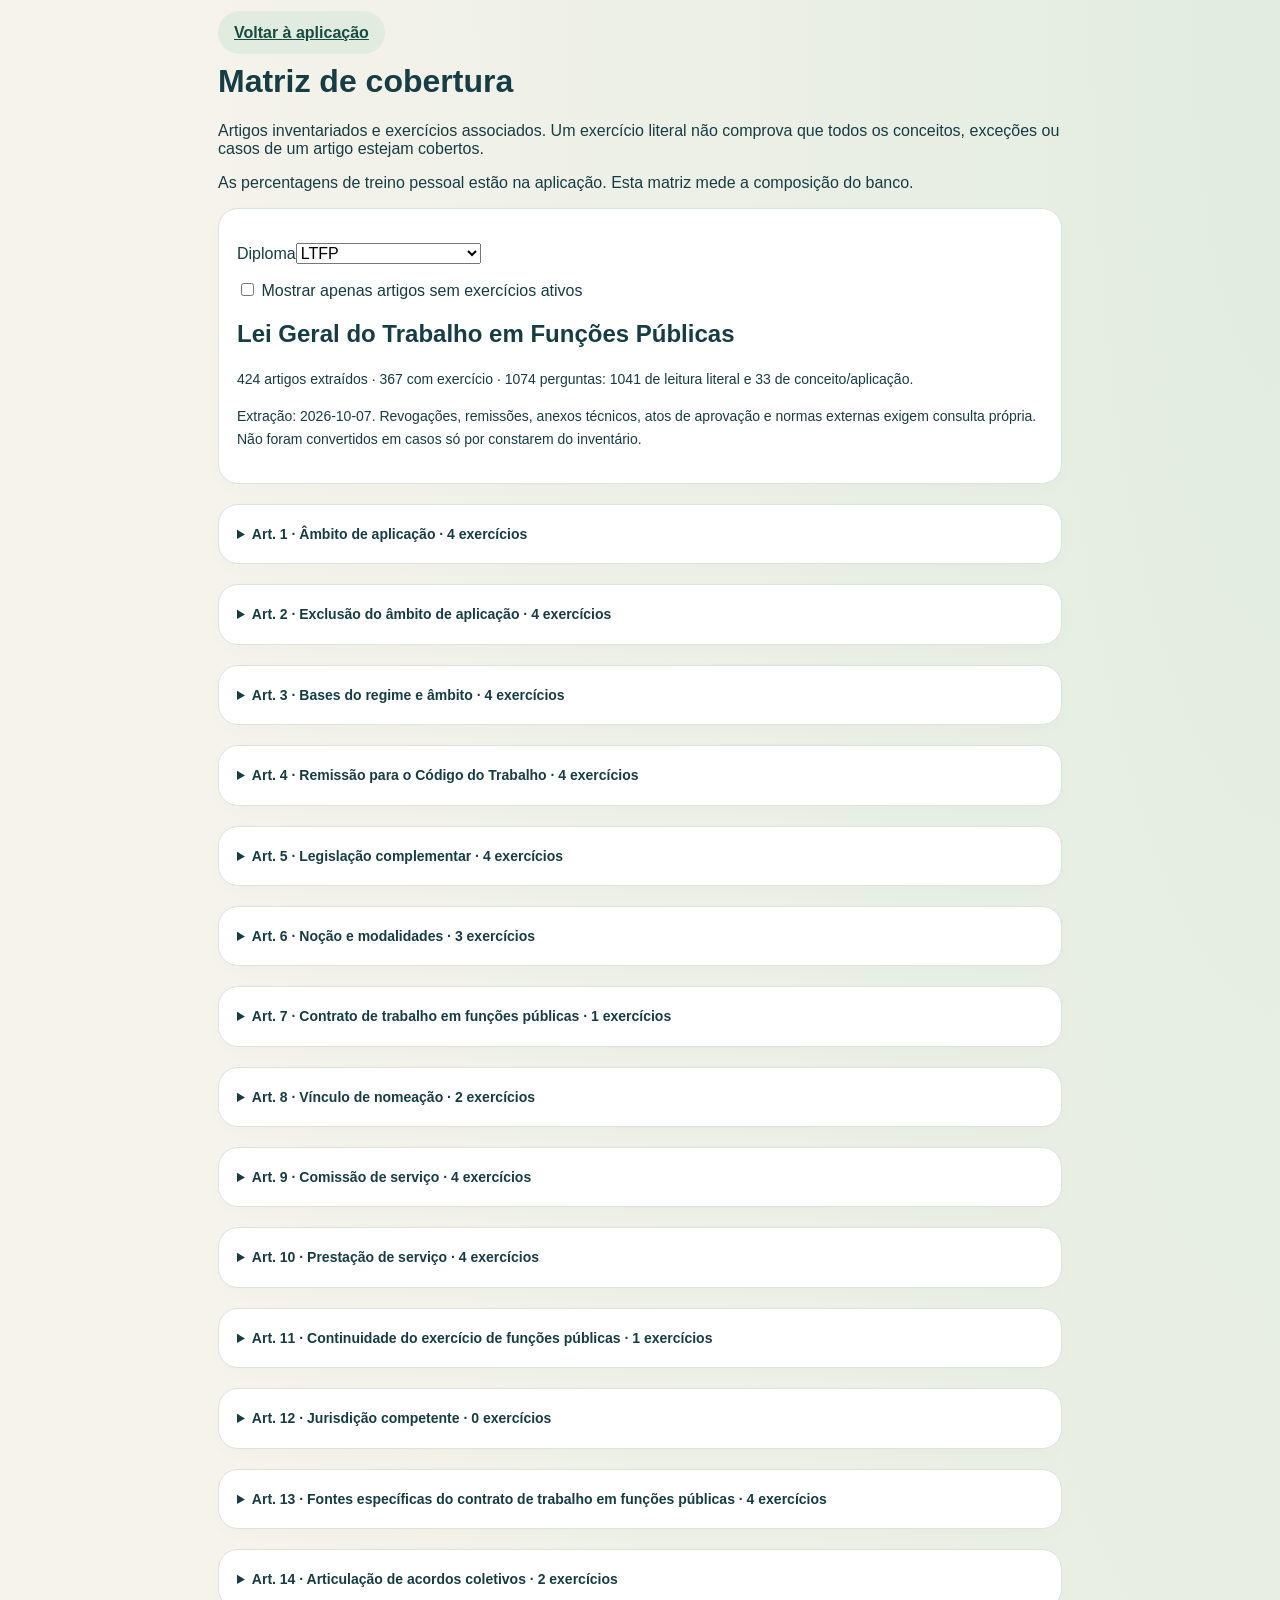
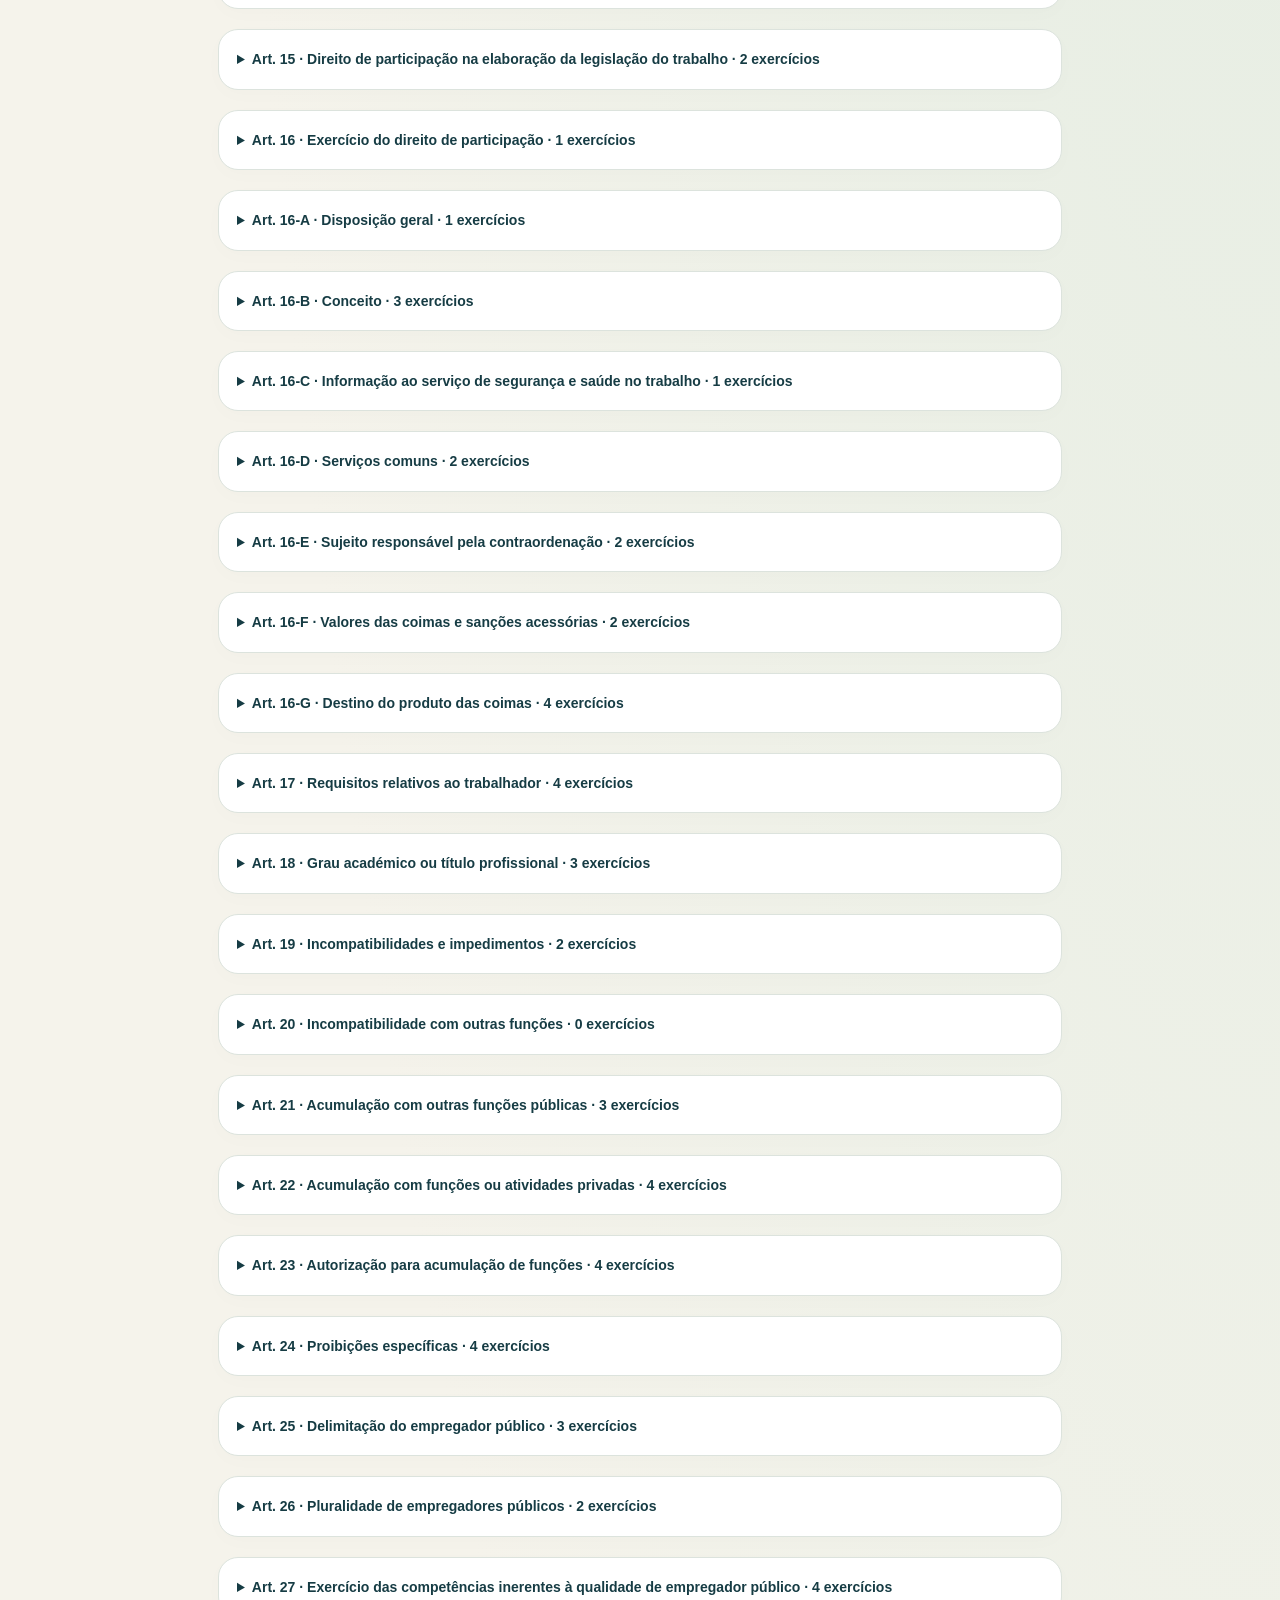
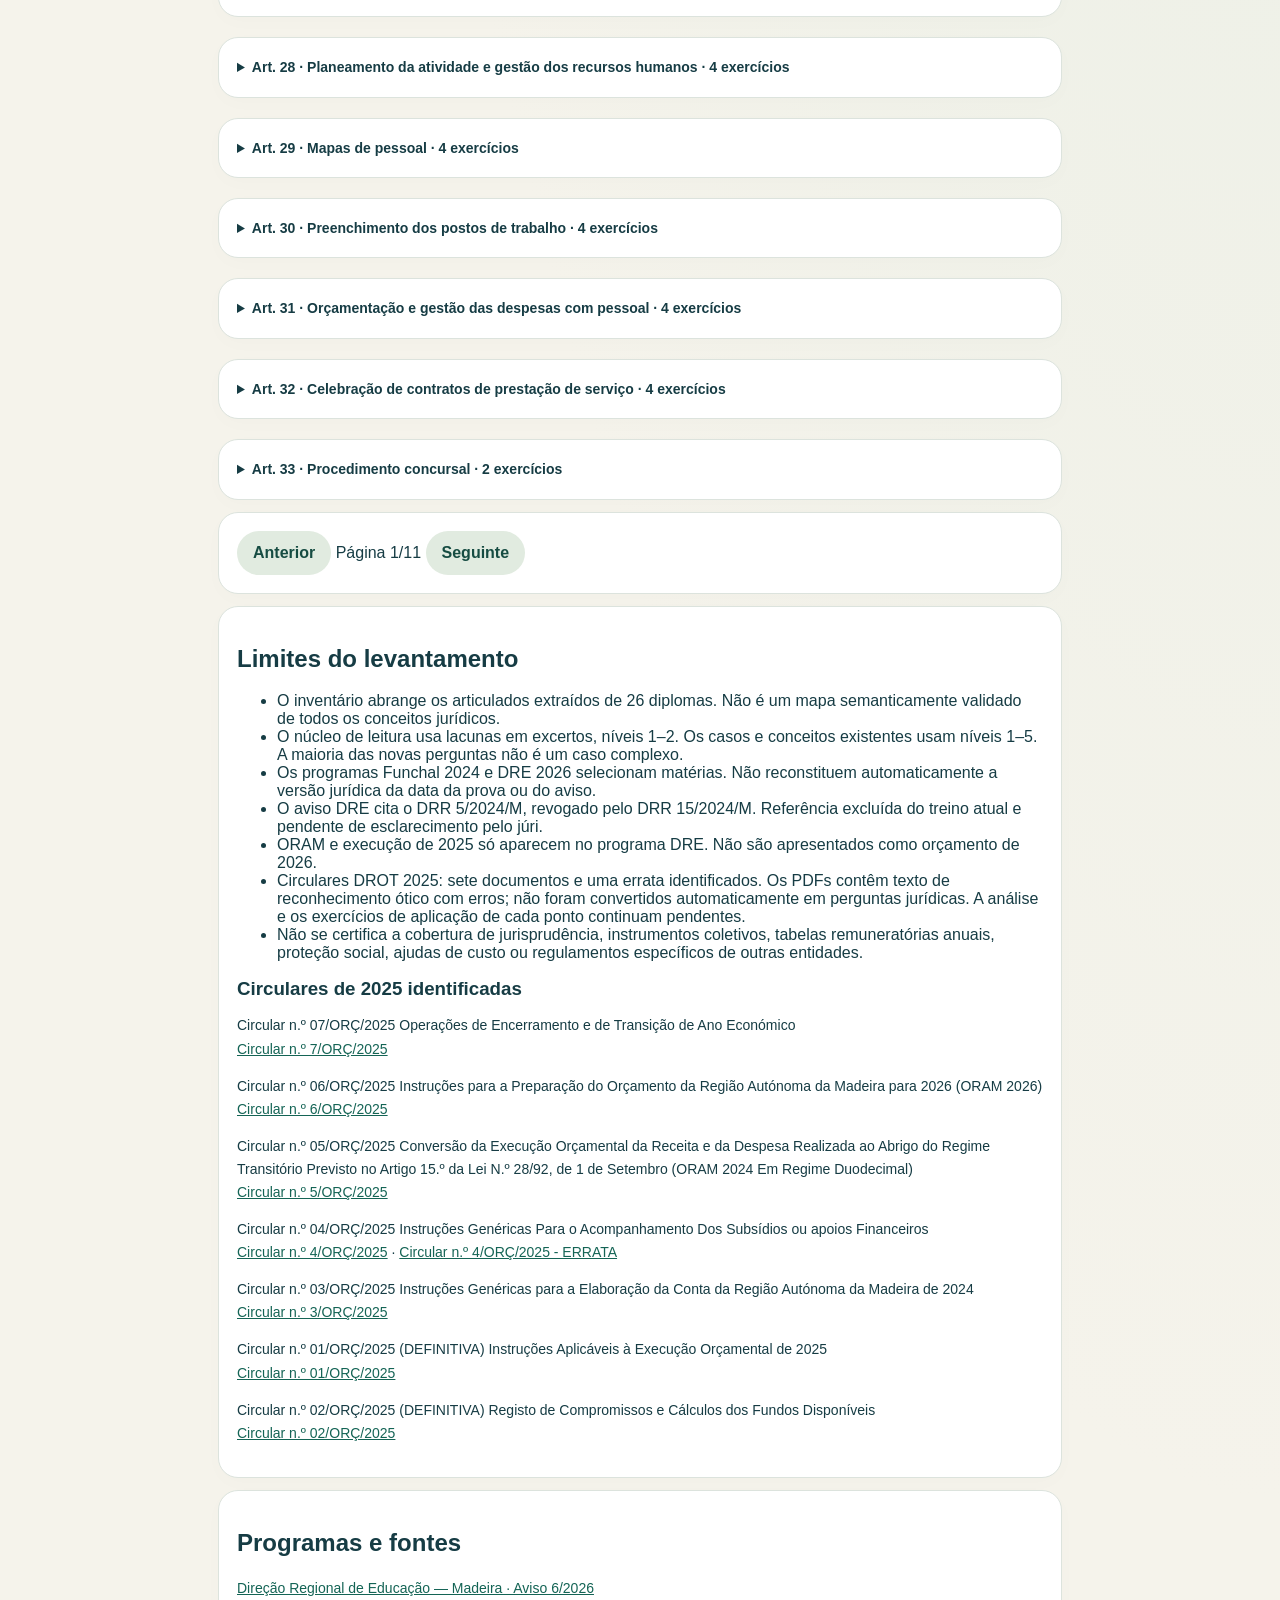
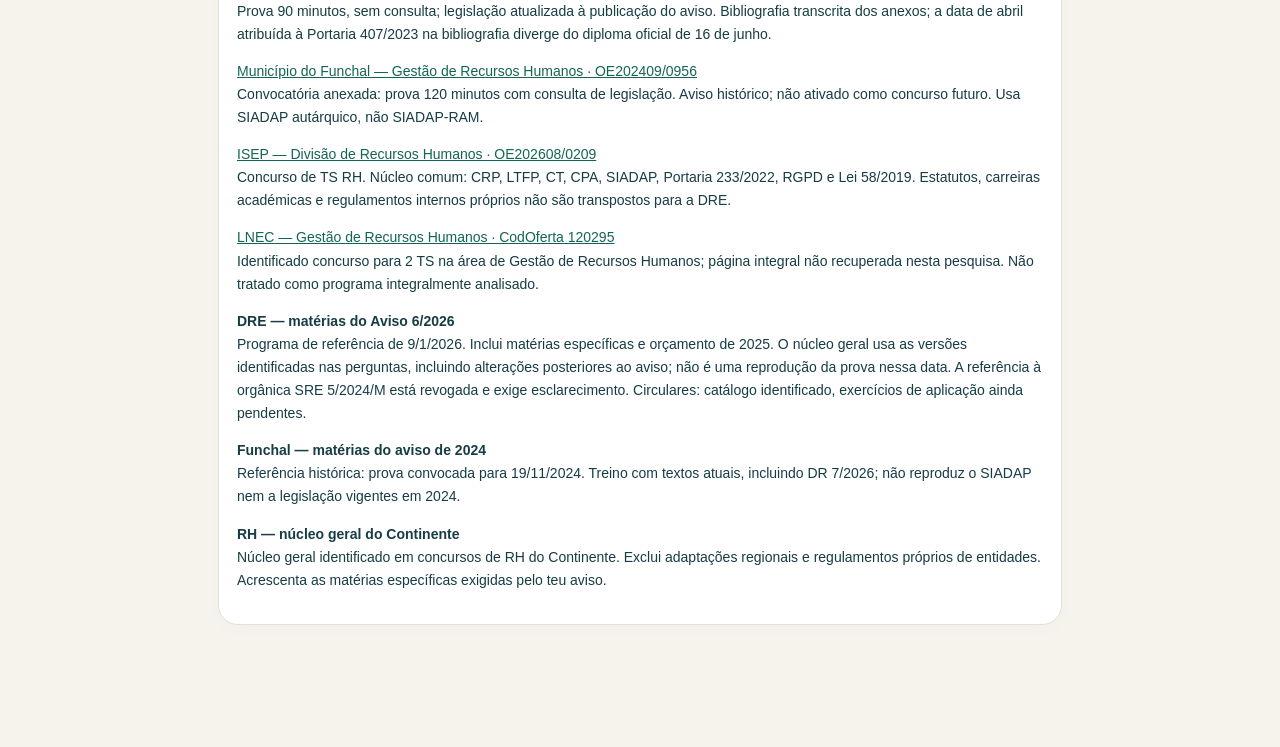
==== cobertura.html @ c049419a "Add files via upload" ====
<!doctype html><html lang="pt-PT"><head><meta charset="UTF-8"><meta name="viewport" content="width=device-width,initial-scale=1"><title>Matriz de cobertura — Concurso Study</title><link rel="stylesheet" href="./styles.css"></head><body><main class="shell"><a class="btn" href="./">Voltar à aplicação</a><h1>Matriz de cobertura</h1><p>Artigos inventariados e exercícios associados. Um exercício literal não comprova que todos os conceitos, exceções ou casos de um artigo estejam cobertos.</p><p>As percentagens de treino pessoal estão na aplicação. Esta matriz mede a composição do banco.</p><div id="coverage">A carregar o inventário local…</div></main><script type="module" src="./cobertura.js"></script></body></html>
---- styles.css ----
:root{
  --bg:#f6f6f2;--card:#fff;--ink:#171715;--muted:#74746d;--line:#e7e7e1;--soft:#eeeeea;
  --ok:#e8f5eb;--bad:#fae9e9;--radius:22px;--shadow:0 14px 45px rgba(23,23,21,.07)
}
*{box-sizing:border-box}html,body{margin:0;min-height:100%;background:var(--bg);color:var(--ink);font-family:-apple-system,BlinkMacSystemFont,"SF Pro Text","Segoe UI",sans-serif}button,input,select,textarea{font:inherit}.shell{max-width:760px;margin:0 auto;min-height:100vh;padding:max(22px,env(safe-area-inset-top)) 18px calc(110px + env(safe-area-inset-bottom))}.top{display:flex;justify-content:space-between;align-items:flex-start;gap:14px;margin-bottom:22px}.eyebrow{margin:0;color:var(--muted);font-size:11px;font-weight:800;letter-spacing:.12em;text-transform:uppercase}.top h1{font-size:42px;line-height:.98;letter-spacing:-.045em;margin:5px 0 0}.chip,.badge{border:1px solid var(--line);background:var(--soft);border-radius:999px;padding:8px 11px;font-size:12px;white-space:nowrap}.hero{background:var(--ink);color:#fff;border-radius:28px;padding:24px;min-height:175px;display:flex;flex-direction:column;justify-content:space-between;box-shadow:var(--shadow)}.hero h2{font-size:30px;letter-spacing:-.04em;margin:7px 0}.hero p{color:rgba(255,255,255,.7);margin:0}.btn{border:0;border-radius:999px;padding:13px 16px;font-weight:760;cursor:pointer}.btn-light{background:#fff;color:var(--ink);align-self:flex-start}.btn-dark{background:var(--ink);color:#fff}.btn-ghost{background:transparent;color:var(--ink);padding-left:0}.stats{display:grid;grid-template-columns:repeat(3,1fr);gap:10px;margin:14px 0}.stat,.panel,.row,.quiz,.empty{background:var(--card);border:1px solid var(--line);border-radius:var(--radius)}.stat{padding:15px 13px;min-height:100px;display:flex;flex-direction:column;gap:7px}.stat strong{font-size:18px}.stat span,.muted{font-size:12px;color:var(--muted)}.section-title{margin:27px 2px 12px}.section-title h3{margin:4px 0;font-size:20px}.row{padding:15px 16px;display:flex;justify-content:space-between;align-items:center;gap:12px;margin-bottom:9px}.row strong{display:block}.bar{width:90px;height:8px;background:var(--soft);border-radius:999px;overflow:hidden}.bar>span{display:block;height:100%;background:var(--ink);border-radius:inherit}.bottom{position:fixed;left:50%;bottom:0;transform:translateX(-50%);width:min(760px,100%);display:grid;grid-template-columns:repeat(6,1fr);border-top:1px solid var(--line);background:rgba(246,246,242,.94);backdrop-filter:blur(18px);padding:9px 8px calc(8px + env(safe-area-inset-bottom));z-index:10}.nav{border:0;background:transparent;color:#94948c;font-size:9px;padding:7px 2px;display:flex;flex-direction:column;align-items:center;gap:4px}.nav.active{color:var(--ink);font-weight:800}.nav .ico{font-size:17px}.quiz-top{display:flex;align-items:center;gap:12px;margin-bottom:20px}.meter{height:7px;background:var(--line);border-radius:999px;flex:1;overflow:hidden}.meter span{display:block;background:var(--ink);height:100%}.quiz{padding:22px}.quiz h2{font-size:25px;line-height:1.12;letter-spacing:-.03em;margin:10px 0 20px}.options{display:grid;gap:10px}.option{border:1px solid var(--line);background:#fff;border-radius:17px;min-height:60px;padding:13px 14px;text-align:left;display:flex;align-items:center;gap:11px}.option b{width:28px;height:28px;border-radius:50%;background:var(--soft);display:grid;place-items:center;flex:0 0 auto}.option.correct{background:var(--ok);border-color:#bfe2c7}.option.wrong{background:var(--bad);border-color:#efc4c4}.explain{border-top:1px solid var(--line);margin-top:17px;padding-top:16px}.explain p{line-height:1.5}.legal{font-size:12px;color:var(--muted)}.panel{padding:18px;margin-bottom:12px}.panel h3{margin:0 0 8px}.grid{display:grid;gap:10px}.law small{color:var(--muted);display:block;margin-top:5px;line-height:1.4}.status{font-size:11px;color:var(--muted);margin-top:9px}.form label{display:block;font-size:12px;font-weight:750;margin:13px 0 6px}.form input,.form select,.form textarea{width:100%;border:1px solid var(--line);background:#fff;border-radius:14px;padding:12px}.empty{padding:24px;text-align:center}.notice{background:#fff8db;border:1px solid #eee0a7;border-radius:15px;padding:12px 14px;font-size:12px;line-height:1.45;margin-bottom:12px}@media(max-width:480px){.top h1{font-size:38px}.hero{min-height:190px}.bottom .label{display:none}.bar{width:72px}}

:root{--bg:#f5f3eb;--ink:#163c44;--muted:#51636a;--line:#dce3dd;--soft:#edf1e9;--ok:#e2f2e6;--bad:#fde8e4;--radius:20px;--shadow:0 14px 42px #163c4410}body{background:radial-gradient(ellipse at top right,#e2ece1,transparent 60%),var(--bg)}.shell{max-width:880px;padding-top:24px}.brand{display:flex;align-items:center;gap:12px;margin-bottom:28px;font-size:12px;letter-spacing:.14em}.brand b{color:#197568}.brand small{margin-left:auto;letter-spacing:0;border:1px solid var(--line);padding:5px 10px;border-radius:12px}.top h1{font-family:Georgia,serif;letter-spacing:-.04em;font-weight:500}.hero{position:relative;min-height:210px;background:linear-gradient(120deg,#133c46,#1c685d);overflow:hidden;gap:20px;padding:28px 160px 28px 28px}.hero h2{font-size:36px}.mascot{position:absolute;right:15px;bottom:18px;animation:arrive .4s ease-out}.hero .btn{white-space:nowrap}.panel{box-shadow:0 5px 20px #173c4404}.panel p{line-height:1.65;font-size:14px}.stat strong{font-size:25px}.bottom{width:min(880px,100%);background:#f5f3ebf5}.nav{font-size:11px;color:#52646a;cursor:pointer;min-height:54px}.nav.active{background:#e2ece1;border-radius:14px;color:#124d46}.coverage{height:6px;background:var(--soft);border-radius:9px;margin-top:12px;overflow:hidden}.coverage span{display:block;height:100%;background:#21816c}.option{cursor:pointer;transition:background .15s,transform .15s}.option:hover{background:#edf3eb}.option.correct{background:var(--ok);border:2px solid #237a49}.option.wrong{background:var(--bad);border:2px solid #b84237}.feedback{font-size:19px!important;font-weight:750}.feedback-avatar{float:right}.quiz{padding:28px;animation:arrive .25s ease-out}.quiz h2{line-height:1.35}.explain .legal{margin:16px 0;line-height:1.6}.onboarding{display:flex;gap:20px;border:1px solid #d7c895;background:#fff9e6;padding:22px;border-radius:22px;margin-bottom:24px}.onboarding h2{margin:6px 0;font-family:Georgia,serif}.onboarding p{line-height:1.5}.onboarding img{flex-shrink:0}.reminder-banner{position:sticky;top:0;z-index:20;background:#fae7a7;color:#163c44;padding:16px;border-bottom:1px solid #c6a849}button:focus-visible,a:focus-visible,input:focus-visible,select:focus-visible,summary:focus-visible{outline:3px solid #b37925;outline-offset:3px}.btn{min-height:44px}.btn:not(.btn-dark):not(.btn-light):not(.btn-ghost){background:#e1ebe0;color:#164c42}details{margin-top:20px;font-size:14px;line-height:1.6}summary{cursor:pointer;font-weight:700}code{overflow-wrap:anywhere}input[type=checkbox]{width:auto}.panel>label{display:block;margin:16px 0}.form input,.form select{color:var(--ink)}a{color:#146455}h2,h3{overflow-wrap:anywhere}select[multiple]{min-height:180px}.legal{font-size:13px}.grid{grid-template-columns:repeat(2,minmax(0,1fr))}@keyframes arrive{from{opacity:0;transform:translateY(8px)}to{opacity:1;transform:none}}@media(max-width:580px){.shell{padding-inline:16px}.hero{padding:24px 116px 24px 22px}.hero h2{font-size:29px}.mascot{width:100px;height:100px;right:8px}.stat{padding:13px 9px}.stat strong{font-size:21px}.bottom .label{display:block;font-size:9px}.grid{grid-template-columns:1fr}.onboarding{gap:12px;padding:16px}.onboarding img{width:62px;height:62px}.quiz{padding:20px}.top h1{font-size:37px}.hero .btn{font-size:13px}.nav .ico{font-size:19px}}@media(prefers-reduced-motion:reduce){*,*::before,*::after{animation:none!important;transition:none!important;scroll-behavior:auto!important}}

.journey-card{border:2px solid #407b50}.law-tabs{display:flex;gap:8px;flex-wrap:wrap;margin:20px 0}.roadmap{position:relative;padding:8px 0}.roadmap:before{content:"";position:absolute;left:31px;top:30px;bottom:55px;width:4px;background:#c6d4c5}.road-unit{position:relative;display:flex;gap:16px;margin:0 0 24px;padding:18px 14px;background:#fff;border:1px solid #d4ddd0;border-radius:18px}.road-unit:nth-child(even){margin-left:24px}.unit-number{flex:none;display:grid;place-items:center;width:36px;height:36px;border-radius:50%;background:#e9ede5;color:#455344;font-weight:bold}.passed .unit-number{background:#387347;color:white}.available{border:2px solid #478057}.locked{opacity:.68}.road-unit h3{margin:3px 0}.road-unit p{margin:8px 0}.badges{display:flex;flex-wrap:wrap;gap:10px}.badge{border:1px solid #d2d8d0;border-radius:12px;padding:10px;color:#6d756b}.badge.earned{background:#e1efdb;color:#255437;border-color:#719866}.btn:disabled{cursor:default;background:#eceee9;color:#687061}.road-unit .btn{white-space:normal}
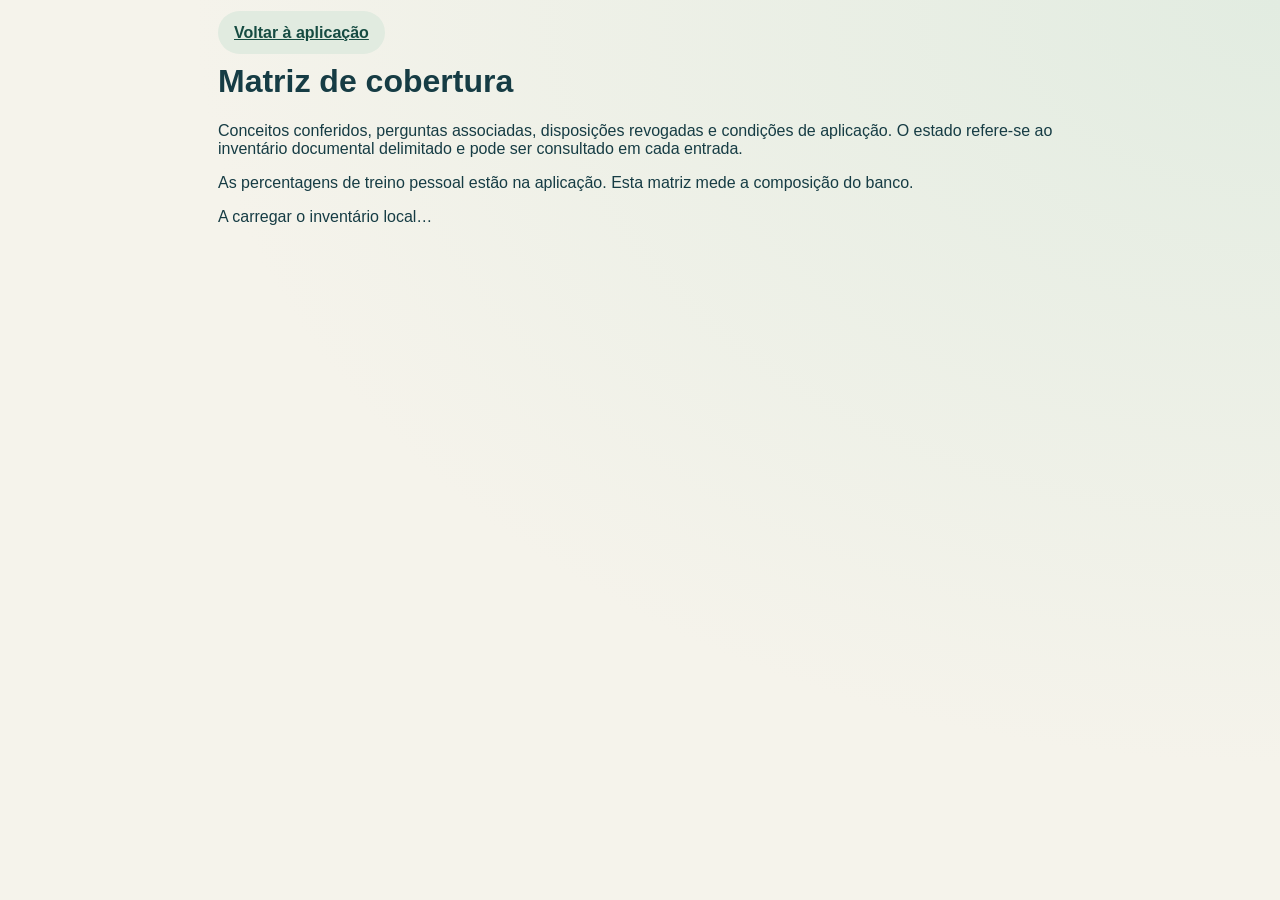
==== commit 5a84c600: "Add files via upload" ====
--- a/cobertura.html
+++ b/cobertura.html
@@ -1 +1 @@
-<!doctype html><html lang="pt-PT"><head><meta charset="UTF-8"><meta name="viewport" content="width=device-width,initial-scale=1"><title>Matriz de cobertura — Concurso Study</title><link rel="stylesheet" href="./styles.css"></head><body><main class="shell"><a class="btn" href="./">Voltar à aplicação</a><h1>Matriz de cobertura</h1><p>Artigos inventariados e exercícios associados. Um exercício literal não comprova que todos os conceitos, exceções ou casos de um artigo estejam cobertos.</p><p>As percentagens de treino pessoal estão na aplicação. Esta matriz mede a composição do banco.</p><div id="coverage">A carregar o inventário local…</div></main><script type="module" src="./cobertura.js"></script></body></html>
+<!doctype html><html lang="pt-PT"><head><meta charset="UTF-8"><meta name="viewport" content="width=device-width,initial-scale=1"><title>Matriz de cobertura — Concurso Study</title><link rel="stylesheet" href="./styles.css"></head><body><main class="shell"><a class="btn" href="./">Voltar à aplicação</a><h1>Matriz de cobertura</h1><p>Conceitos conferidos, perguntas associadas, disposições revogadas e condições de aplicação. O estado refere-se ao inventário documental delimitado e pode ser consultado em cada entrada.</p><p>As percentagens de treino pessoal estão na aplicação. Esta matriz mede a composição do banco.</p><div id="coverage">A carregar o inventário local…</div></main><script type="module" src="./cobertura.js"></script></body></html>
--- a/styles.css
+++ b/styles.css
@@ -1,9 +1,18 @@
-:root{
-  --bg:#f6f6f2;--card:#fff;--ink:#171715;--muted:#74746d;--line:#e7e7e1;--soft:#eeeeea;
-  --ok:#e8f5eb;--bad:#fae9e9;--radius:22px;--shadow:0 14px 45px rgba(23,23,21,.07)
-}
-*{box-sizing:border-box}html,body{margin:0;min-height:100%;background:var(--bg);color:var(--ink);font-family:-apple-system,BlinkMacSystemFont,"SF Pro Text","Segoe UI",sans-serif}button,input,select,textarea{font:inherit}.shell{max-width:760px;margin:0 auto;min-height:100vh;padding:max(22px,env(safe-area-inset-top)) 18px calc(110px + env(safe-area-inset-bottom))}.top{display:flex;justify-content:space-between;align-items:flex-start;gap:14px;margin-bottom:22px}.eyebrow{margin:0;color:var(--muted);font-size:11px;font-weight:800;letter-spacing:.12em;text-transform:uppercase}.top h1{font-size:42px;line-height:.98;letter-spacing:-.045em;margin:5px 0 0}.chip,.badge{border:1px solid var(--line);background:var(--soft);border-radius:999px;padding:8px 11px;font-size:12px;white-space:nowrap}.hero{background:var(--ink);color:#fff;border-radius:28px;padding:24px;min-height:175px;display:flex;flex-direction:column;justify-content:space-between;box-shadow:var(--shadow)}.hero h2{font-size:30px;letter-spacing:-.04em;margin:7px 0}.hero p{color:rgba(255,255,255,.7);margin:0}.btn{border:0;border-radius:999px;padding:13px 16px;font-weight:760;cursor:pointer}.btn-light{background:#fff;color:var(--ink);align-self:flex-start}.btn-dark{background:var(--ink);color:#fff}.btn-ghost{background:transparent;color:var(--ink);padding-left:0}.stats{display:grid;grid-template-columns:repeat(3,1fr);gap:10px;margin:14px 0}.stat,.panel,.row,.quiz,.empty{background:var(--card);border:1px solid var(--line);border-radius:var(--radius)}.stat{padding:15px 13px;min-height:100px;display:flex;flex-direction:column;gap:7px}.stat strong{font-size:18px}.stat span,.muted{font-size:12px;color:var(--muted)}.section-title{margin:27px 2px 12px}.section-title h3{margin:4px 0;font-size:20px}.row{padding:15px 16px;display:flex;justify-content:space-between;align-items:center;gap:12px;margin-bottom:9px}.row strong{display:block}.bar{width:90px;height:8px;background:var(--soft);border-radius:999px;overflow:hidden}.bar>span{display:block;height:100%;background:var(--ink);border-radius:inherit}.bottom{position:fixed;left:50%;bottom:0;transform:translateX(-50%);width:min(760px,100%);display:grid;grid-template-columns:repeat(6,1fr);border-top:1px solid var(--line);background:rgba(246,246,242,.94);backdrop-filter:blur(18px);padding:9px 8px calc(8px + env(safe-area-inset-bottom));z-index:10}.nav{border:0;background:transparent;color:#94948c;font-size:9px;padding:7px 2px;display:flex;flex-direction:column;align-items:center;gap:4px}.nav.active{color:var(--ink);font-weight:800}.nav .ico{font-size:17px}.quiz-top{display:flex;align-items:center;gap:12px;margin-bottom:20px}.meter{height:7px;background:var(--line);border-radius:999px;flex:1;overflow:hidden}.meter span{display:block;background:var(--ink);height:100%}.quiz{padding:22px}.quiz h2{font-size:25px;line-height:1.12;letter-spacing:-.03em;margin:10px 0 20px}.options{display:grid;gap:10px}.option{border:1px solid var(--line);background:#fff;border-radius:17px;min-height:60px;padding:13px 14px;text-align:left;display:flex;align-items:center;gap:11px}.option b{width:28px;height:28px;border-radius:50%;background:var(--soft);display:grid;place-items:center;flex:0 0 auto}.option.correct{background:var(--ok);border-color:#bfe2c7}.option.wrong{background:var(--bad);border-color:#efc4c4}.explain{border-top:1px solid var(--line);margin-top:17px;padding-top:16px}.explain p{line-height:1.5}.legal{font-size:12px;color:var(--muted)}.panel{padding:18px;margin-bottom:12px}.panel h3{margin:0 0 8px}.grid{display:grid;gap:10px}.law small{color:var(--muted);display:block;margin-top:5px;line-height:1.4}.status{font-size:11px;color:var(--muted);margin-top:9px}.form label{display:block;font-size:12px;font-weight:750;margin:13px 0 6px}.form input,.form select,.form textarea{width:100%;border:1px solid var(--line);background:#fff;border-radius:14px;padding:12px}.empty{padding:24px;text-align:center}.notice{background:#fff8db;border:1px solid #eee0a7;border-radius:15px;padding:12px 14px;font-size:12px;line-height:1.45;margin-bottom:12px}@media(max-width:480px){.top h1{font-size:38px}.hero{min-height:190px}.bottom .label{display:none}.bar{width:72px}}
+:root{
+  --bg:#f6f6f2;--card:#fff;--ink:#171715;--muted:#74746d;--line:#e7e7e1;--soft:#eeeeea;
+  --ok:#e8f5eb;--bad:#fae9e9;--radius:22px;--shadow:0 14px 45px rgba(23,23,21,.07)
+}
+*{box-sizing:border-box}html,body{margin:0;min-height:100%;background:var(--bg);color:var(--ink);font-family:-apple-system,BlinkMacSystemFont,"SF Pro Text","Segoe UI",sans-serif}button,input,select,textarea{font:inherit}.shell{max-width:760px;margin:0 auto;min-height:100vh;padding:max(22px,env(safe-area-inset-top)) 18px calc(110px + env(safe-area-inset-bottom))}.top{display:flex;justify-content:space-between;align-items:flex-start;gap:14px;margin-bottom:22px}.eyebrow{margin:0;color:var(--muted);font-size:11px;font-weight:800;letter-spacing:.12em;text-transform:uppercase}.top h1{font-size:42px;line-height:.98;letter-spacing:-.045em;margin:5px 0 0}.chip,.badge{border:1px solid var(--line);background:var(--soft);border-radius:999px;padding:8px 11px;font-size:12px;white-space:nowrap}.hero{background:var(--ink);color:#fff;border-radius:28px;padding:24px;min-height:175px;display:flex;flex-direction:column;justify-content:space-between;box-shadow:var(--shadow)}.hero h2{font-size:30px;letter-spacing:-.04em;margin:7px 0}.hero p{color:rgba(255,255,255,.7);margin:0}.btn{border:0;border-radius:999px;padding:13px 16px;font-weight:760;cursor:pointer}.btn-light{background:#fff;color:var(--ink);align-self:flex-start}.btn-dark{background:var(--ink);color:#fff}.btn-ghost{background:transparent;color:var(--ink);padding-left:0}.stats{display:grid;grid-template-columns:repeat(3,1fr);gap:10px;margin:14px 0}.stat,.panel,.row,.quiz,.empty{background:var(--card);border:1px solid var(--line);border-radius:var(--radius)}.stat{padding:15px 13px;min-height:100px;display:flex;flex-direction:column;gap:7px}.stat strong{font-size:18px}.stat span,.muted{font-size:12px;color:var(--muted)}.section-title{margin:27px 2px 12px}.section-title h3{margin:4px 0;font-size:20px}.row{padding:15px 16px;display:flex;justify-content:space-between;align-items:center;gap:12px;margin-bottom:9px}.row strong{display:block}.bar{width:90px;height:8px;background:var(--soft);border-radius:999px;overflow:hidden}.bar>span{display:block;height:100%;background:var(--ink);border-radius:inherit}.bottom{position:fixed;left:50%;bottom:0;transform:translateX(-50%);width:min(760px,100%);display:grid;grid-template-columns:repeat(6,1fr);border-top:1px solid var(--line);background:rgba(246,246,242,.94);backdrop-filter:blur(18px);padding:9px 8px calc(8px + env(safe-area-inset-bottom));z-index:10}.nav{border:0;background:transparent;color:#94948c;font-size:9px;padding:7px 2px;display:flex;flex-direction:column;align-items:center;gap:4px}.nav.active{color:var(--ink);font-weight:800}.nav .ico{font-size:17px}.quiz-top{display:flex;align-items:center;gap:12px;margin-bottom:20px}.meter{height:7px;background:var(--line);border-radius:999px;flex:1;overflow:hidden}.meter span{display:block;background:var(--ink);height:100%}.quiz{padding:22px}.quiz h2{font-size:25px;line-height:1.12;letter-spacing:-.03em;margin:10px 0 20px}.options{display:grid;gap:10px}.option{border:1px solid var(--line);background:#fff;border-radius:17px;min-height:60px;padding:13px 14px;text-align:left;display:flex;align-items:center;gap:11px}.option b{width:28px;height:28px;border-radius:50%;background:var(--soft);display:grid;place-items:center;flex:0 0 auto}.option.correct{background:var(--ok);border-color:#bfe2c7}.option.wrong{background:var(--bad);border-color:#efc4c4}.explain{border-top:1px solid var(--line);margin-top:17px;padding-top:16px}.explain p{line-height:1.5}.legal{font-size:12px;color:var(--muted)}.panel{padding:18px;margin-bottom:12px}.panel h3{margin:0 0 8px}.grid{display:grid;gap:10px}.law small{color:var(--muted);display:block;margin-top:5px;line-height:1.4}.status{font-size:11px;color:var(--muted);margin-top:9px}.form label{display:block;font-size:12px;font-weight:750;margin:13px 0 6px}.form input,.form select,.form textarea{width:100%;border:1px solid var(--line);background:#fff;border-radius:14px;padding:12px}.empty{padding:24px;text-align:center}.notice{background:#fff8db;border:1px solid #eee0a7;border-radius:15px;padding:12px 14px;font-size:12px;line-height:1.45;margin-bottom:12px}@media(max-width:480px){.top h1{font-size:38px}.hero{min-height:190px}.bottom .label{display:none}.bar{width:72px}}
+
+:root{--bg:#f5f3eb;--ink:#163c44;--muted:#51636a;--line:#dce3dd;--soft:#edf1e9;--ok:#e2f2e6;--bad:#fde8e4;--radius:20px;--shadow:0 14px 42px #163c4410}body{background:radial-gradient(ellipse at top right,#e2ece1,transparent 60%),var(--bg)}.shell{max-width:880px;padding-top:24px}.brand{display:flex;align-items:center;gap:12px;margin-bottom:28px;font-size:12px;letter-spacing:.14em}.brand b{color:#197568}.brand small{margin-left:auto;letter-spacing:0;border:1px solid var(--line);padding:5px 10px;border-radius:12px}.top h1{font-family:Georgia,serif;letter-spacing:-.04em;font-weight:500}.hero{position:relative;min-height:210px;background:linear-gradient(120deg,#133c46,#1c685d);overflow:hidden;gap:20px;padding:28px 160px 28px 28px}.hero h2{font-size:36px}.mascot{position:absolute;right:15px;bottom:18px;animation:arrive .4s ease-out}.hero .btn{white-space:nowrap}.panel{box-shadow:0 5px 20px #173c4404}.panel p{line-height:1.65;font-size:14px}.stat strong{font-size:25px}.bottom{width:min(880px,100%);background:#f5f3ebf5}.nav{font-size:11px;color:#52646a;cursor:pointer;min-height:54px}.nav.active{background:#e2ece1;border-radius:14px;color:#124d46}.coverage{height:6px;background:var(--soft);border-radius:9px;margin-top:12px;overflow:hidden}.coverage span{display:block;height:100%;background:#21816c}.option{cursor:pointer;transition:background .15s,transform .15s}.option:hover{background:#edf3eb}.option.correct{background:var(--ok);border:2px solid #237a49}.option.wrong{background:var(--bad);border:2px solid #b84237}.feedback{font-size:19px!important;font-weight:750}.feedback-avatar{float:right}.quiz{padding:28px;animation:arrive .25s ease-out}.quiz h2{line-height:1.35}.explain .legal{margin:16px 0;line-height:1.6}.onboarding{display:flex;gap:20px;border:1px solid #d7c895;background:#fff9e6;padding:22px;border-radius:22px;margin-bottom:24px}.onboarding h2{margin:6px 0;font-family:Georgia,serif}.onboarding p{line-height:1.5}.onboarding img{flex-shrink:0}.reminder-banner{position:sticky;top:0;z-index:20;background:#fae7a7;color:#163c44;padding:16px;border-bottom:1px solid #c6a849}button:focus-visible,a:focus-visible,input:focus-visible,select:focus-visible,summary:focus-visible{outline:3px solid #b37925;outline-offset:3px}.btn{min-height:44px}.btn:not(.btn-dark):not(.btn-light):not(.btn-ghost){background:#e1ebe0;color:#164c42}details{margin-top:20px;font-size:14px;line-height:1.6}summary{cursor:pointer;font-weight:700}code{overflow-wrap:anywhere}input[type=checkbox]{width:auto}.panel>label{display:block;margin:16px 0}.form input,.form select{color:var(--ink)}a{color:#146455}h2,h3{overflow-wrap:anywhere}select[multiple]{min-height:180px}.legal{font-size:13px}.grid{grid-template-columns:repeat(2,minmax(0,1fr))}@keyframes arrive{from{opacity:0;transform:translateY(8px)}to{opacity:1;transform:none}}@media(max-width:580px){.shell{padding-inline:16px}.hero{padding:24px 116px 24px 22px}.hero h2{font-size:29px}.mascot{width:100px;height:100px;right:8px}.stat{padding:13px 9px}.stat strong{font-size:21px}.bottom .label{display:block;font-size:9px}.grid{grid-template-columns:1fr}.onboarding{gap:12px;padding:16px}.onboarding img{width:62px;height:62px}.quiz{padding:20px}.top h1{font-size:37px}.hero .btn{font-size:13px}.nav .ico{font-size:19px}}@media(prefers-reduced-motion:reduce){*,*::before,*::after{animation:none!important;transition:none!important;scroll-behavior:auto!important}}
+
+.journey-card{border:2px solid #407b50}.law-tabs{display:flex;gap:8px;flex-wrap:wrap;margin:20px 0}.roadmap{position:relative;padding:8px 0}.roadmap:before{content:"";position:absolute;left:31px;top:30px;bottom:55px;width:4px;background:#c6d4c5}.road-unit{position:relative;display:flex;gap:16px;margin:0 0 24px;padding:18px 14px;background:#fff;border:1px solid #d4ddd0;border-radius:18px}.road-unit:nth-child(even){margin-left:24px}.unit-number{flex:none;display:grid;place-items:center;width:36px;height:36px;border-radius:50%;background:#e9ede5;color:#455344;font-weight:bold}.passed .unit-number{background:#387347;color:white}.available{border:2px solid #478057}.locked{opacity:.68}.road-unit h3{margin:3px 0}.road-unit p{margin:8px 0}.badges{display:flex;flex-wrap:wrap;gap:10px}.badge{border:1px solid #d2d8d0;border-radius:12px;padding:10px;color:#6d756b}.badge.earned{background:#e1efdb;color:#255437;border-color:#719866}.btn:disabled{cursor:default;background:#eceee9;color:#687061}.road-unit .btn{white-space:normal}
+
+.path-progress{border:2px solid #2c8276}.path-progress strong{font-size:21px}.path-map{position:relative;max-width:460px;margin:28px auto 40px;padding:0 5px 20px}.path-map:before{content:"";position:absolute;top:38px;bottom:18px;left:50%;border-left:3px dashed #b7c9c5}.chapter-banner{position:relative;z-index:1;background:#19796c;color:#fff;text-align:center;border-radius:16px;padding:13px 16px;font-weight:800;margin:26px 0 20px;box-shadow:0 9px 24px #173c4420}.path-step{position:relative;z-index:1;min-height:106px;display:flex;flex-direction:column;align-items:center}.path-rail{position:absolute;top:26px;left:50%;width:52px;height:3px;background:#b7c9c5}.path-step:nth-of-type(odd) .path-rail{transform:translateX(-100%)}.path-node{width:62px;height:57px;border:0;display:grid;place-items:center;clip-path:polygon(25% 0,75% 0,100% 50%,75% 100%,25% 100%,0 50%);background:#a9b7b4;color:#fff;font-weight:900;font-size:18px;box-shadow:inset 0 -8px #0002;transform:translateX(50px);cursor:pointer}.path-step:nth-of-type(odd) .path-node{transform:translateX(-50px)}.path-step.done .path-node{background:#318465}.path-step.current .path-node{background:#0f9aa3;box-shadow:inset 0 -8px #076f77;outline:4px solid #bcf0e7}.path-step.locked .path-node{cursor:default}.path-caption{font-size:12px;color:var(--muted);margin-top:7px;text-align:center;max-width:180px}.path-popover{position:relative;width:min(280px,calc(100vw - 54px));margin:10px auto 22px;background:#fff;border:2px solid #148b91;border-radius:18px;padding:15px 17px;text-align:center;box-shadow:0 14px 32px #163c4420}.path-popover:before{content:"";position:absolute;top:-9px;left:calc(50% - 8px);width:16px;height:16px;background:#fff;border-top:2px solid #148b91;border-left:2px solid #148b91;transform:rotate(45deg)}.path-popover strong{display:block;font-size:17px;margin-top:6px}.path-popover p{font-size:12px;color:var(--muted);margin:7px 0 12px}.path-popover .btn{background:#15838b!important;color:#fff!important;min-width:140px}.path-step.current{min-height:220px}.path-step .path-node:focus-visible{outline:4px solid #b37925;outline-offset:3px}.path-map .locked{opacity:.62}@media(max-width:480px){.path-step{min-height:98px}.path-step.current{min-height:210px}.path-node{transform:translateX(42px)}.path-step:nth-of-type(odd) .path-node{transform:translateX(-42px)}}
+ .reading-text{white-space:pre-line;line-height:1.7;max-height:55vh;overflow:auto;border-left:3px solid #0e7490;padding:1rem;margin:1rem 0;background:#f3f7fa;color:#172333}
+
+.offer-list{padding-left:1.2rem}.offer-list li{margin:1rem 0}.offer-list p{margin:.35rem 0}.offer-list a{font-weight:700;overflow-wrap:anywhere}#bepOffers details{margin:1rem 0}code{overflow-wrap:anywhere}
 
-:root{--bg:#f5f3eb;--ink:#163c44;--muted:#51636a;--line:#dce3dd;--soft:#edf1e9;--ok:#e2f2e6;--bad:#fde8e4;--radius:20px;--shadow:0 14px 42px #163c4410}body{background:radial-gradient(ellipse at top right,#e2ece1,transparent 60%),var(--bg)}.shell{max-width:880px;padding-top:24px}.brand{display:flex;align-items:center;gap:12px;margin-bottom:28px;font-size:12px;letter-spacing:.14em}.brand b{color:#197568}.brand small{margin-left:auto;letter-spacing:0;border:1px solid var(--line);padding:5px 10px;border-radius:12px}.top h1{font-family:Georgia,serif;letter-spacing:-.04em;font-weight:500}.hero{position:relative;min-height:210px;background:linear-gradient(120deg,#133c46,#1c685d);overflow:hidden;gap:20px;padding:28px 160px 28px 28px}.hero h2{font-size:36px}.mascot{position:absolute;right:15px;bottom:18px;animation:arrive .4s ease-out}.hero .btn{white-space:nowrap}.panel{box-shadow:0 5px 20px #173c4404}.panel p{line-height:1.65;font-size:14px}.stat strong{font-size:25px}.bottom{width:min(880px,100%);background:#f5f3ebf5}.nav{font-size:11px;color:#52646a;cursor:pointer;min-height:54px}.nav.active{background:#e2ece1;border-radius:14px;color:#124d46}.coverage{height:6px;background:var(--soft);border-radius:9px;margin-top:12px;overflow:hidden}.coverage span{display:block;height:100%;background:#21816c}.option{cursor:pointer;transition:background .15s,transform .15s}.option:hover{background:#edf3eb}.option.correct{background:var(--ok);border:2px solid #237a49}.option.wrong{background:var(--bad);border:2px solid #b84237}.feedback{font-size:19px!important;font-weight:750}.feedback-avatar{float:right}.quiz{padding:28px;animation:arrive .25s ease-out}.quiz h2{line-height:1.35}.explain .legal{margin:16px 0;line-height:1.6}.onboarding{display:flex;gap:20px;border:1px solid #d7c895;background:#fff9e6;padding:22px;border-radius:22px;margin-bottom:24px}.onboarding h2{margin:6px 0;font-family:Georgia,serif}.onboarding p{line-height:1.5}.onboarding img{flex-shrink:0}.reminder-banner{position:sticky;top:0;z-index:20;background:#fae7a7;color:#163c44;padding:16px;border-bottom:1px solid #c6a849}button:focus-visible,a:focus-visible,input:focus-visible,select:focus-visible,summary:focus-visible{outline:3px solid #b37925;outline-offset:3px}.btn{min-height:44px}.btn:not(.btn-dark):not(.btn-light):not(.btn-ghost){background:#e1ebe0;color:#164c42}details{margin-top:20px;font-size:14px;line-height:1.6}summary{cursor:pointer;font-weight:700}code{overflow-wrap:anywhere}input[type=checkbox]{width:auto}.panel>label{display:block;margin:16px 0}.form input,.form select{color:var(--ink)}a{color:#146455}h2,h3{overflow-wrap:anywhere}select[multiple]{min-height:180px}.legal{font-size:13px}.grid{grid-template-columns:repeat(2,minmax(0,1fr))}@keyframes arrive{from{opacity:0;transform:translateY(8px)}to{opacity:1;transform:none}}@media(max-width:580px){.shell{padding-inline:16px}.hero{padding:24px 116px 24px 22px}.hero h2{font-size:29px}.mascot{width:100px;height:100px;right:8px}.stat{padding:13px 9px}.stat strong{font-size:21px}.bottom .label{display:block;font-size:9px}.grid{grid-template-columns:1fr}.onboarding{gap:12px;padding:16px}.onboarding img{width:62px;height:62px}.quiz{padding:20px}.top h1{font-size:37px}.hero .btn{font-size:13px}.nav .ico{font-size:19px}}@media(prefers-reduced-motion:reduce){*,*::before,*::after{animation:none!important;transition:none!important;scroll-behavior:auto!important}}
+.legal-context{border-left:4px solid #2b5f81;background:#f0f6fa;padding:12px 14px;margin-top:12px;font-size:.9rem;line-height:1.5}.legal-context p{margin:6px 0}.legal-context a{color:#174e72;overflow-wrap:anywhere}
 
-.journey-card{border:2px solid #407b50}.law-tabs{display:flex;gap:8px;flex-wrap:wrap;margin:20px 0}.roadmap{position:relative;padding:8px 0}.roadmap:before{content:"";position:absolute;left:31px;top:30px;bottom:55px;width:4px;background:#c6d4c5}.road-unit{position:relative;display:flex;gap:16px;margin:0 0 24px;padding:18px 14px;background:#fff;border:1px solid #d4ddd0;border-radius:18px}.road-unit:nth-child(even){margin-left:24px}.unit-number{flex:none;display:grid;place-items:center;width:36px;height:36px;border-radius:50%;background:#e9ede5;color:#455344;font-weight:bold}.passed .unit-number{background:#387347;color:white}.available{border:2px solid #478057}.locked{opacity:.68}.road-unit h3{margin:3px 0}.road-unit p{margin:8px 0}.badges{display:flex;flex-wrap:wrap;gap:10px}.badge{border:1px solid #d2d8d0;border-radius:12px;padding:10px;color:#6d756b}.badge.earned{background:#e1efdb;color:#255437;border-color:#719866}.btn:disabled{cursor:default;background:#eceee9;color:#687061}.road-unit .btn{white-space:normal}
+.exam-grid{display:flex;flex-wrap:wrap;gap:6px;margin:12px 0}.exam-rules{border-left:3px solid var(--primary,#2c6f89);padding-left:12px}.option.selected{outline:3px solid #236d89;background:#edf7fb}details>summary{cursor:pointer;padding:9px 0}details .btn{margin:4px}#examTimer{font-size:1.5rem;font-weight:700;font-variant-numeric:tabular-nums}
